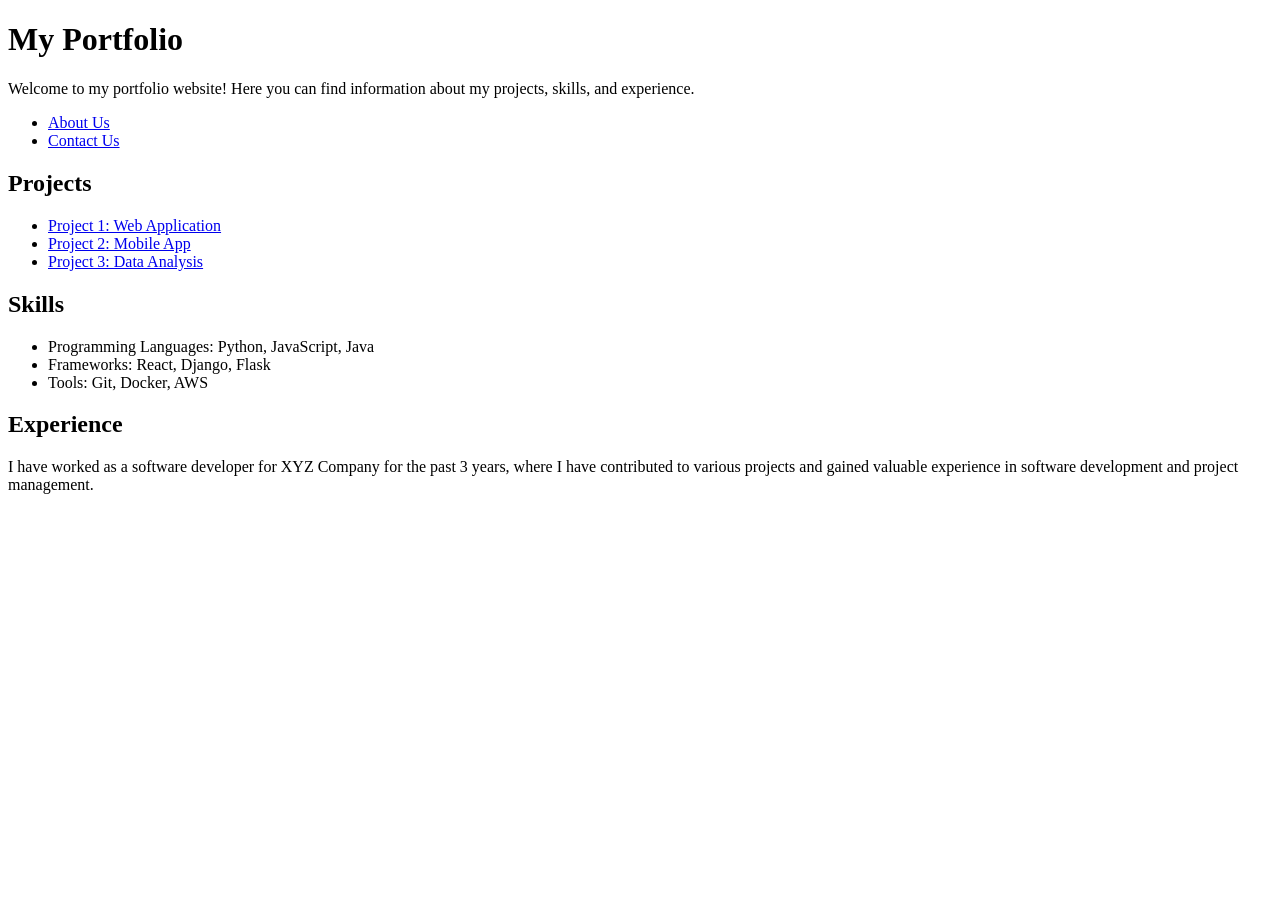
==== index.html @ 4132c0f5 "git push - Module 3 Week1" ====
<!DOCTYPE html>
<html>
    <head>
        <title>Portfolio</title>
    </head>
    <body>
        <h1>My Portfolio</h1>
        <p>Welcome to my portfolio website! Here you can find information about my projects, skills, and experience.</p>
        
        <ul>
            <li><a href="about-us.html">About Us</a></li>
            <li><a href="contact-us.html">Contact Us</a></li>
        </ul>

        <h2>Projects</h2>
        <ul>
            <li><a href="project1.html">Project 1: Web Application</a></li>
            <li><a href="project2.html">Project 2: Mobile App</a></li>
            <li><a href="project3.html">Project 3: Data Analysis</a></li>
        </ul>
        
        <h2>Skills</h2>
        <ul>
            <li>Programming Languages: Python, JavaScript, Java</li>
            <li>Frameworks: React, Django, Flask</li>
            <li>Tools: Git, Docker, AWS</li>
        </ul>
        
        <h2>Experience</h2>
        <p>I have worked as a software developer for XYZ Company for the past 3 years, where I have contributed to various projects and gained valuable experience in software development and project management.</p>
</html>
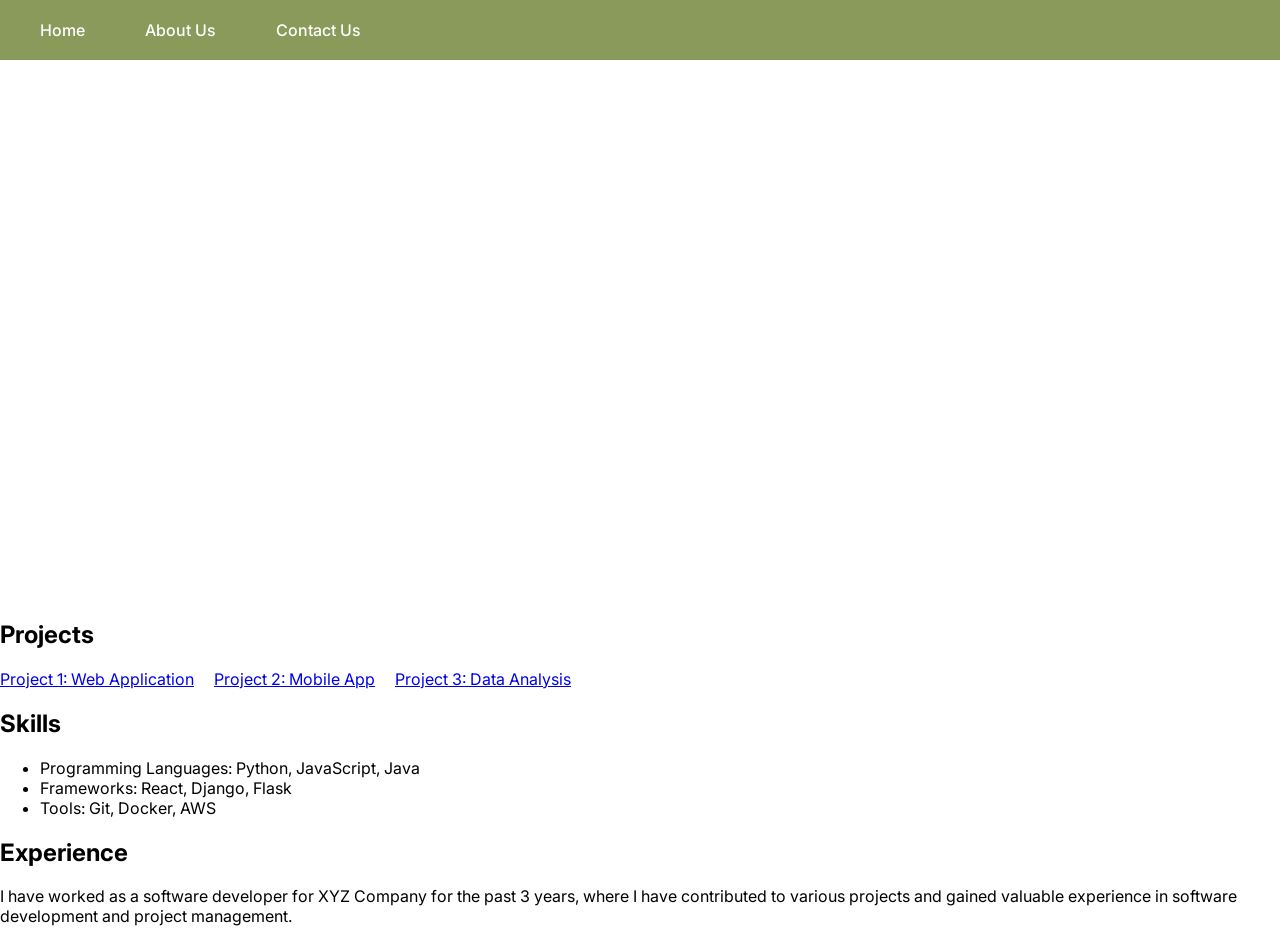
==== commit 6c5d5482: "git push - git push update" ====
--- a/index.html
+++ b/index.html
@@ -2,29 +2,41 @@
 <html>
     <head>
         <title>Portfolio</title>
+        <link rel="stylesheet" href="style.css">
     </head>
     <body>
-        <h1>My Portfolio</h1>
-        <p>Welcome to my portfolio website! Here you can find information about my projects, skills, and experience.</p>
-        
+    
+        <nav id="navbar">
+            <ul id="navbar-container">
+            <li><a class="nav-item btn btn-cta" href="index.html">Home</a></li>
+            <li><a class="nav-item btn btn-cta" href="about-us.html">About Us</a></li>
+            <li><a class="nav-item btn btn-cta" href="contact-us.html">Contact Us</a></li>
+            </ul>
+        </nav>
+
+        <div id="hero">
+        <h1 id="hero-title">Design That Understands You.</h1>
+        <p id="hero-subtitle">Welcome to my portfolio website! Here you can find information about my projects, skills, and experience.</p>
+        </div>
+
+
+        <div id="showcase">
+        <h2 id="showcase-title">Projects</h2>
         <ul>
-            <li><a href="about-us.html">About Us</a></li>
-            <li><a href="contact-us.html">Contact Us</a></li>
+            <li><a id="showcase-proj1" href="project1.html">Project 1: Web Application</a></li>
+            <li><a id="showcase-proj2" href="project2.html">Project 2: Mobile App</a></li>
+            <li><a id="showcase-proj3" href="project3.html">Project 3: Data Analysis</a></li>
         </ul>
+        </div>
 
-        <h2>Projects</h2>
-        <ul>
-            <li><a href="project1.html">Project 1: Web Application</a></li>
-            <li><a href="project2.html">Project 2: Mobile App</a></li>
-            <li><a href="project3.html">Project 3: Data Analysis</a></li>
-        </ul>
-        
+        <div>
         <h2>Skills</h2>
         <ul>
             <li>Programming Languages: Python, JavaScript, Java</li>
             <li>Frameworks: React, Django, Flask</li>
             <li>Tools: Git, Docker, AWS</li>
         </ul>
+        </div>
         
         <h2>Experience</h2>
         <p>I have worked as a software developer for XYZ Company for the past 3 years, where I have contributed to various projects and gained valuable experience in software development and project management.</p>
--- a/style.css
+++ b/style.css
@@ -0,0 +1,68 @@
+ @import url('https://fonts.googleapis.com/css2?family=Inter:ital,opsz,wght@0,14..32,100..900;1,14..32,100..900&display=swap');
+ 
+ *{
+    font-family: 'Inter', sans-serif;
+    }
+
+body{
+    margin: 0;
+    padding: 0;
+}
+
+#navbar {
+    background-color: #8A9A5B;
+    padding: 20px;
+    
+}
+
+#navbar ul {
+    list-style-type: none;
+    margin: 0;
+    padding: 0;
+    display: flex;
+    gap: 20px;
+}
+
+a.nav-item {
+    color: #fff;
+    text-decoration: none;
+    font-weight: 500;
+}
+
+a.nav-item:hover {
+    color: #DAC8B3;
+}
+
+.btn {
+    padding: 20px;
+}
+
+#hero {
+    height: 500px;
+    background-image: url('https://images.unsplash.com/photo-1506744038136-46273834b3fb?ixlib=rb-4.0.3&ixid=M3wxMjA3fDB8MHxwaG90by1wYWdlfHx8fGVufDB8fHx8fA%3D%3D&auto=format&fit=crop&w=1170&q=80');
+    background-size: cover;
+    padding: 20px;
+}
+
+#hero-title {
+    font-size: 100px;
+    color: #fff;
+    margin: 0;
+    padding: 30px;
+}
+
+#hero-subtitle {
+    font-size: 20px;
+    color: #fff;
+    margin: 0;
+    padding: 30px;
+}
+
+#showcase ul{
+    list-style-type: none;
+    margin: 0;
+    padding: 0;
+    display: flex;
+    gap: 20px;
+}
+
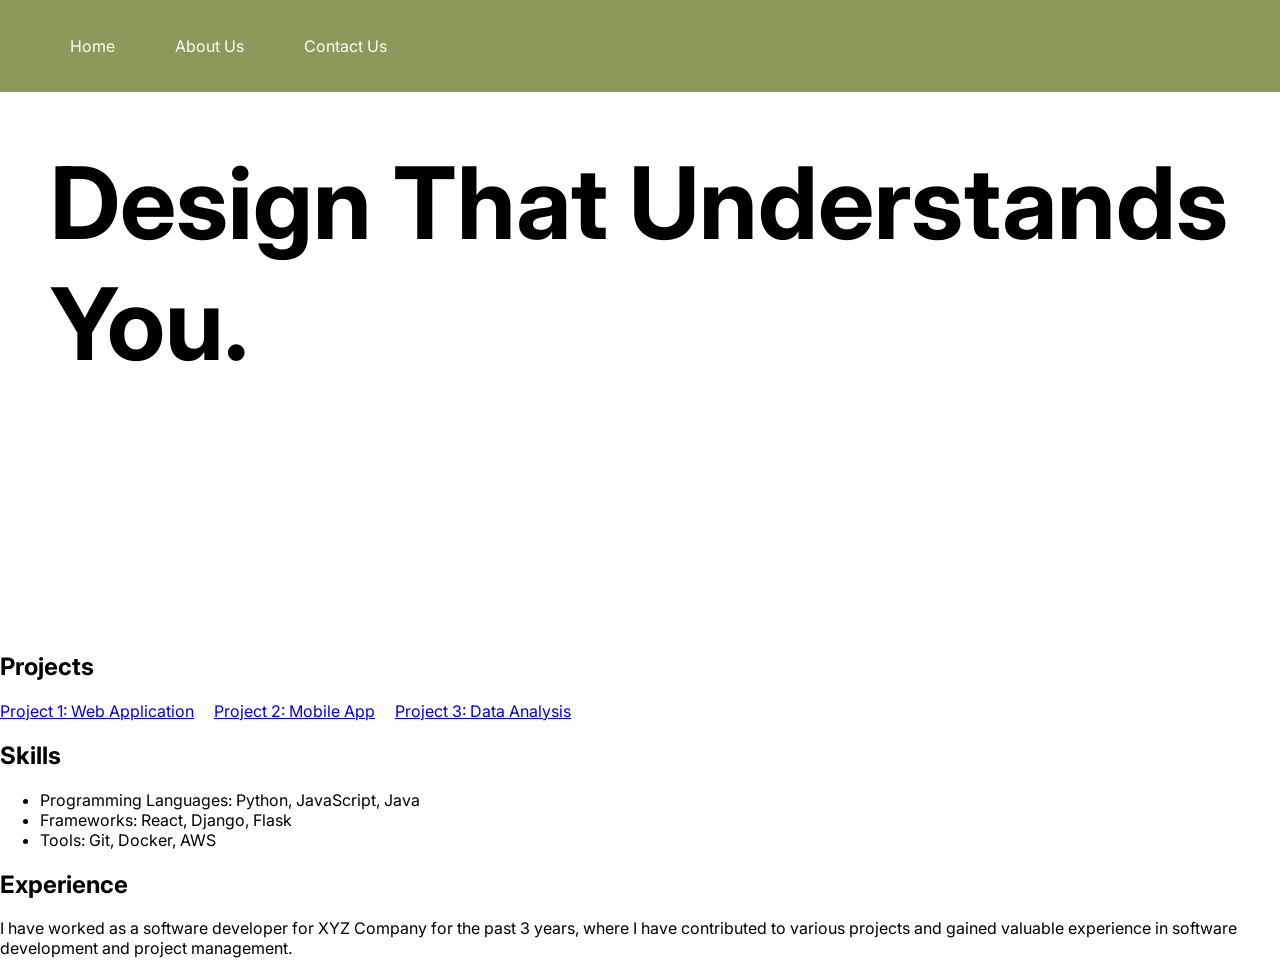
==== commit f74296fc: "- git push Index and style UPDATE" ====
--- a/index.html
+++ b/index.html
@@ -8,15 +8,16 @@
     
         <nav id="navbar">
             <ul id="navbar-container">
-            <li><a class="nav-item btn btn-cta" href="index.html">Home</a></li>
-            <li><a class="nav-item btn btn-cta" href="about-us.html">About Us</a></li>
-            <li><a class="nav-item btn btn-cta" href="contact-us.html">Contact Us</a></li>
+            <li><a class="nav-item" href="index.html">Home</a></li>
+            <li><a class="nav-item" href="about-us.html">About Us</a></li>
+            <li><a class="nav-item" href="contact-us.html">Contact Us</a></li>
             </ul>
         </nav>
 
         <div id="hero">
-        <h1 id="hero-title">Design That Understands You.</h1>
-        <p id="hero-subtitle">Welcome to my portfolio website! Here you can find information about my projects, skills, and experience.</p>
+            <h1 id="hero-title">Design That Understands You.</h1>
+            <p id="hero-subtitle">focused on creating digital experiences that are both visually engaging and easy to use. Driven by creativity and problem-solving, they transform ideas into clean, meaningful interfaces that prioritize both functionality and user experience. Their work aims to create products that feel intuitive, seamless, and enjoyable to interact with.</p>
+            <a href="about-us.html" class="btn btn-cta">Learn More</a>
         </div>
 
 
--- a/style.css
+++ b/style.css
@@ -17,24 +17,32 @@
 
 #navbar ul {
     list-style-type: none;
-    margin: 0;
-    padding: 0;
     display: flex;
-    gap: 20px;
+    gap: 40px;
 }
 
 a.nav-item {
     color: #fff;
     text-decoration: none;
-    font-weight: 500;
+    margin-left: 10px;
+    margin-right: 10px;
 }
 
 a.nav-item:hover {
     color: #DAC8B3;
 }
 
-.btn {
-    padding: 20px;
+.btn.btn-cta {
+    padding: 10px 20px;
+    border: 1px solid #fff;
+    text-decoration: none;
+    color:#fff;
+    margin-left: 30px;
+}
+
+.btn.btn-cta:hover {
+    background-color: #fff;
+    color: #8A9A5B;
 }
 
 #hero {
@@ -46,14 +54,14 @@
 
 #hero-title {
     font-size: 100px;
-    color: #fff;
+    color: #000000;
     margin: 0;
     padding: 30px;
 }
 
 #hero-subtitle {
     font-size: 20px;
-    color: #fff;
+    color: #ffffff;
     margin: 0;
     padding: 30px;
 }
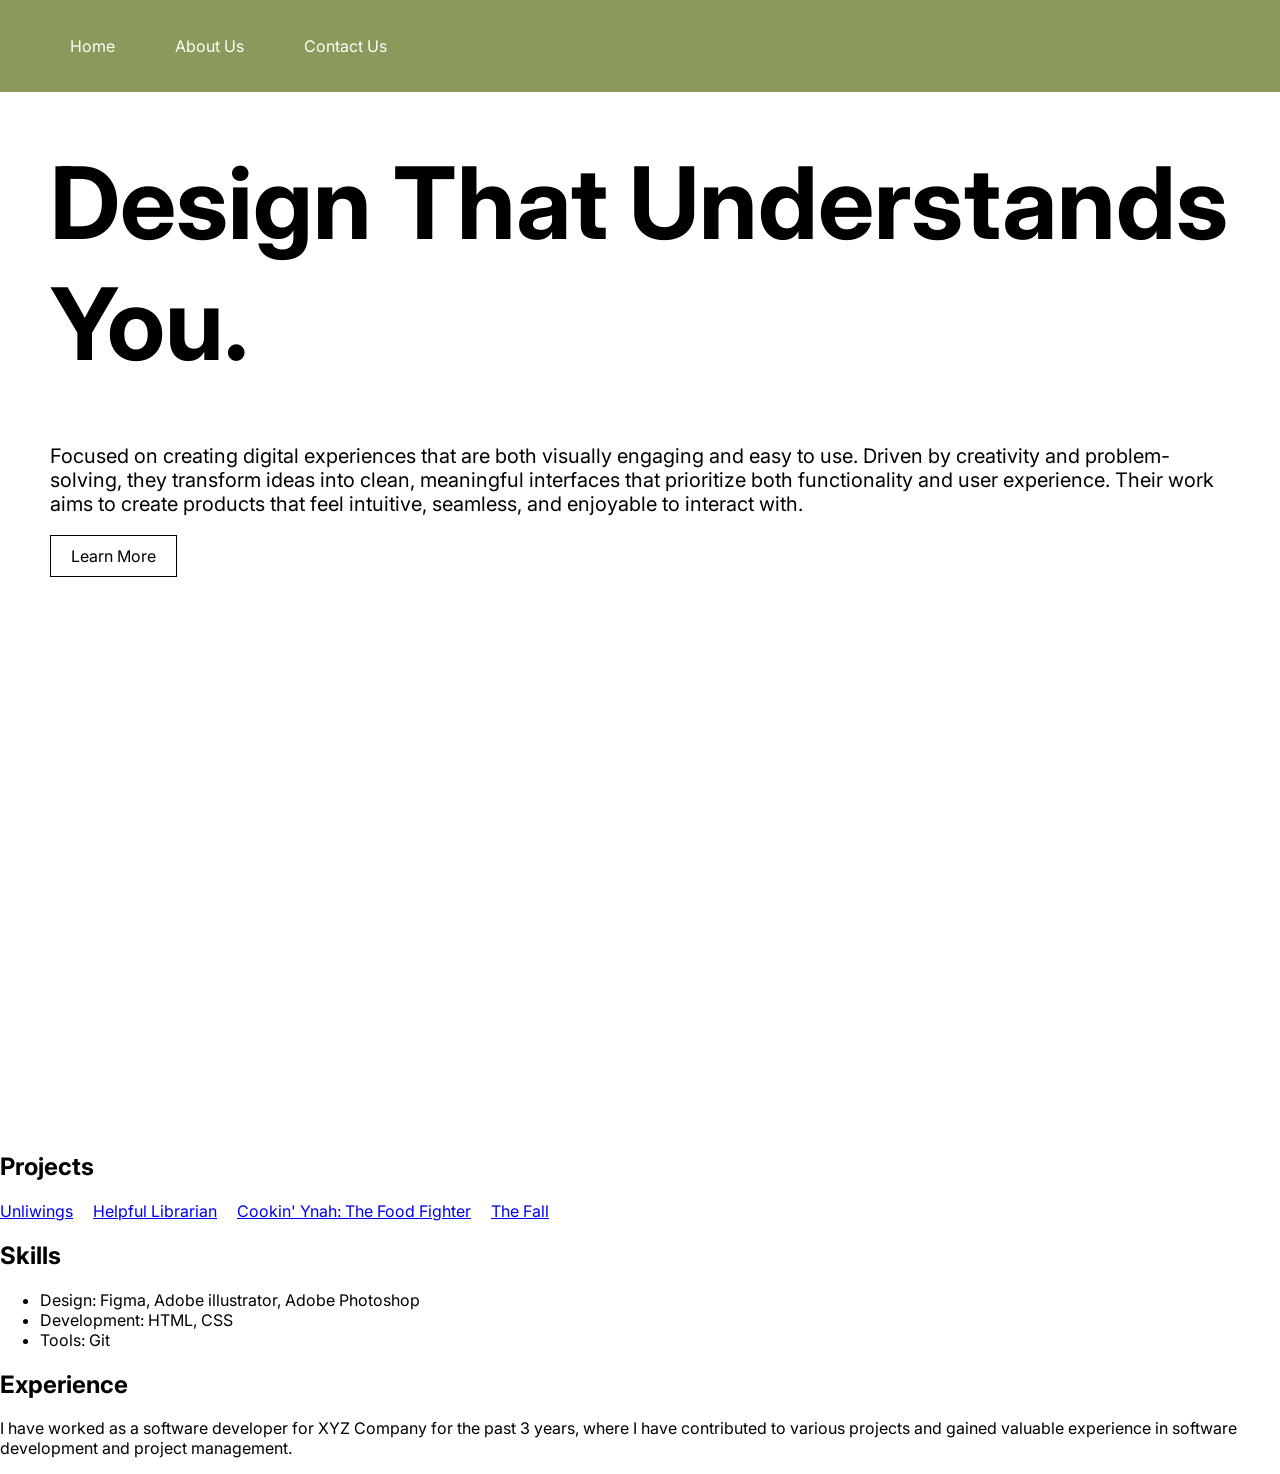
==== commit 2208fac2: "git push update - updated index and style - added navbar in contact and about" ====
--- a/index.html
+++ b/index.html
@@ -16,7 +16,7 @@
 
         <div id="hero">
             <h1 id="hero-title">Design That Understands You.</h1>
-            <p id="hero-subtitle">focused on creating digital experiences that are both visually engaging and easy to use. Driven by creativity and problem-solving, they transform ideas into clean, meaningful interfaces that prioritize both functionality and user experience. Their work aims to create products that feel intuitive, seamless, and enjoyable to interact with.</p>
+            <p id="hero-subtitle">Focused on creating digital experiences that are both visually engaging and easy to use. Driven by creativity and problem-solving, they transform ideas into clean, meaningful interfaces that prioritize both functionality and user experience. Their work aims to create products that feel intuitive, seamless, and enjoyable to interact with.</p>
             <a href="about-us.html" class="btn btn-cta">Learn More</a>
         </div>
 
@@ -24,18 +24,19 @@
         <div id="showcase">
         <h2 id="showcase-title">Projects</h2>
         <ul>
-            <li><a id="showcase-proj1" href="project1.html">Project 1: Web Application</a></li>
-            <li><a id="showcase-proj2" href="project2.html">Project 2: Mobile App</a></li>
-            <li><a id="showcase-proj3" href="project3.html">Project 3: Data Analysis</a></li>
+            <li><a id="showcase-proj1" href="project1.html">Unliwings</a></li>
+            <li><a id="showcase-proj2" href="project2.html">Helpful Librarian</a></li>
+            <li><a id="showcase-proj3" href="project3.html">Cookin' Ynah: The Food Fighter</a></li>
+            <li><a id="showcase-proj4" href="project4.html">The Fall</a></li>
         </ul>
         </div>
 
         <div>
         <h2>Skills</h2>
         <ul>
-            <li>Programming Languages: Python, JavaScript, Java</li>
-            <li>Frameworks: React, Django, Flask</li>
-            <li>Tools: Git, Docker, AWS</li>
+            <li>Design: Figma, Adobe illustrator, Adobe Photoshop</li>
+            <li>Development: HTML, CSS</li>
+            <li>Tools: Git</li>
         </ul>
         </div>
         
--- a/style.css
+++ b/style.css
@@ -34,19 +34,19 @@
 
 .btn.btn-cta {
     padding: 10px 20px;
-    border: 1px solid #fff;
+    border: 1px solid #000000;
     text-decoration: none;
-    color:#fff;
+    color:#000000;
     margin-left: 30px;
 }
 
 .btn.btn-cta:hover {
-    background-color: #fff;
+    background-color: #ffffff;
     color: #8A9A5B;
 }
 
 #hero {
-    height: 500px;
+    height: 1000px;
     background-image: url('https://images.unsplash.com/photo-1506744038136-46273834b3fb?ixlib=rb-4.0.3&ixid=M3wxMjA3fDB8MHxwaG90by1wYWdlfHx8fGVufDB8fHx8fA%3D%3D&auto=format&fit=crop&w=1170&q=80');
     background-size: cover;
     padding: 20px;
@@ -61,7 +61,7 @@
 
 #hero-subtitle {
     font-size: 20px;
-    color: #ffffff;
+    color: #000000;
     margin: 0;
     padding: 30px;
 }
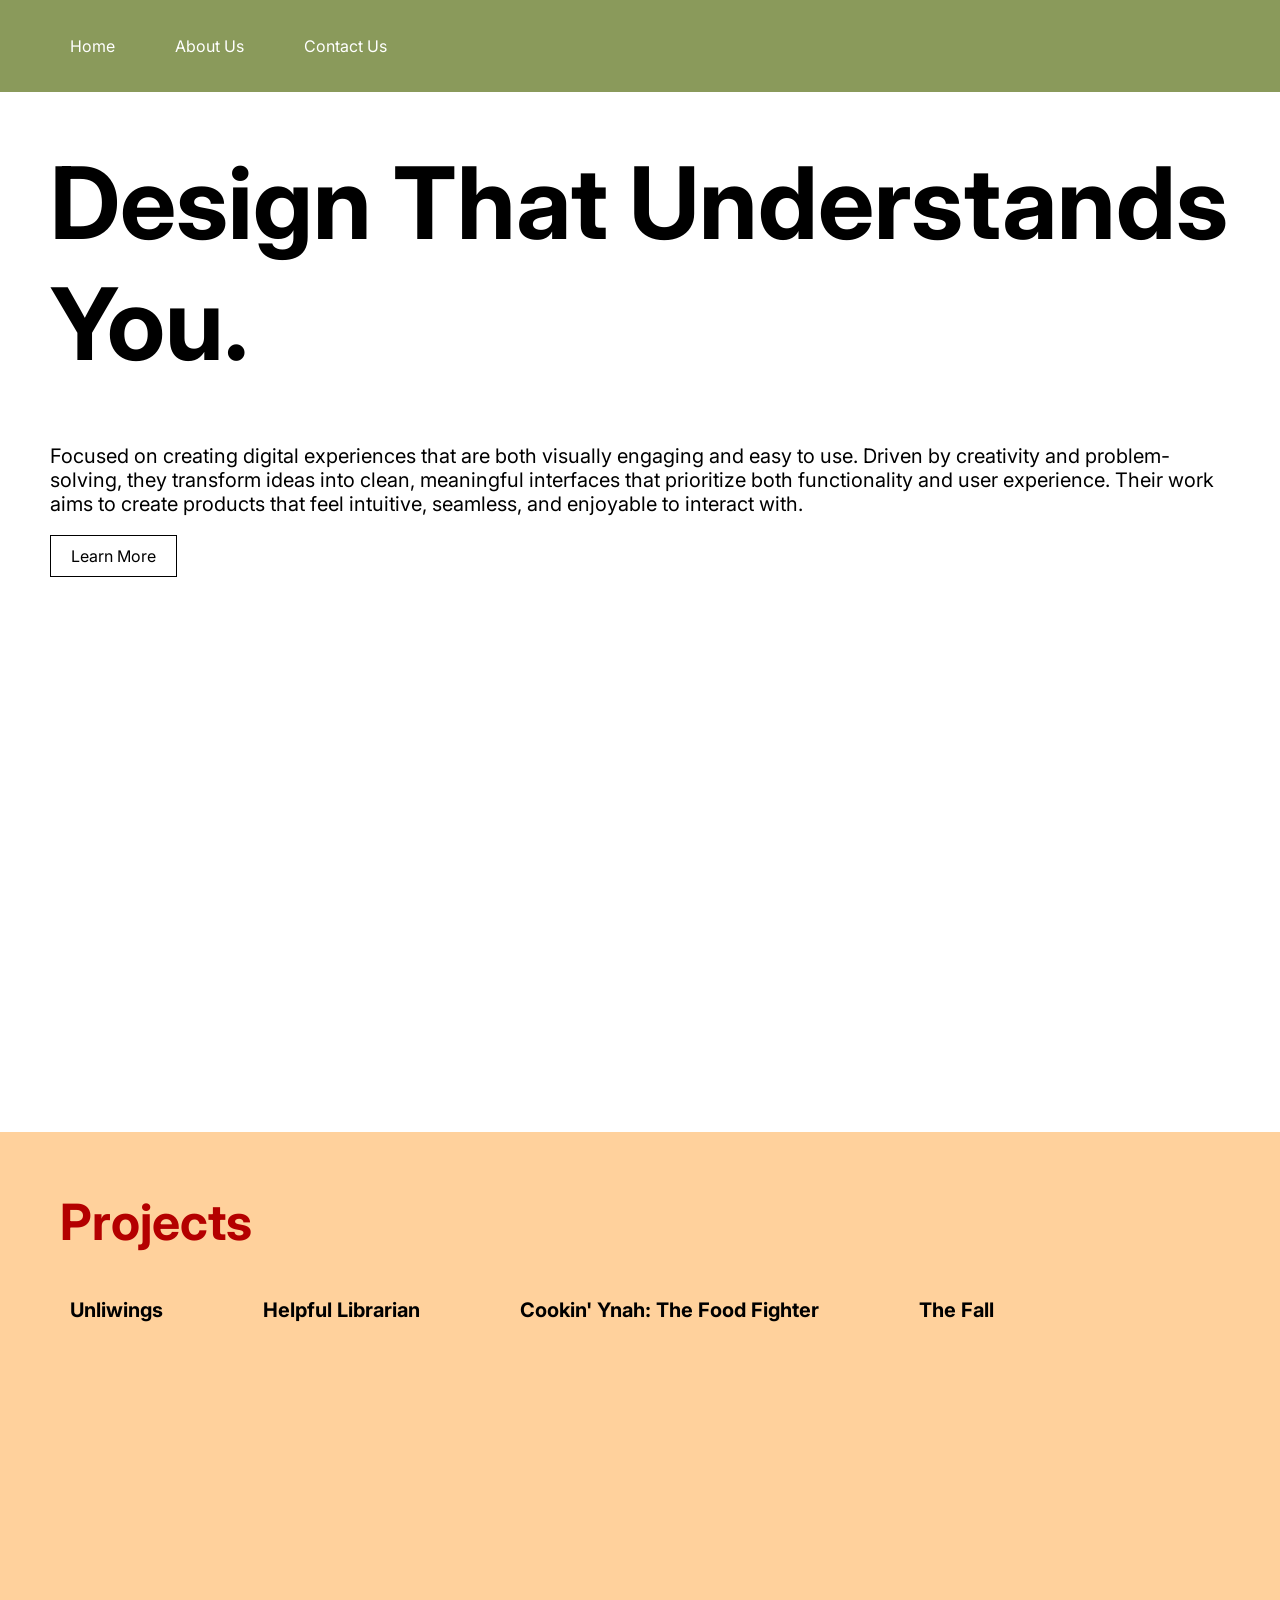
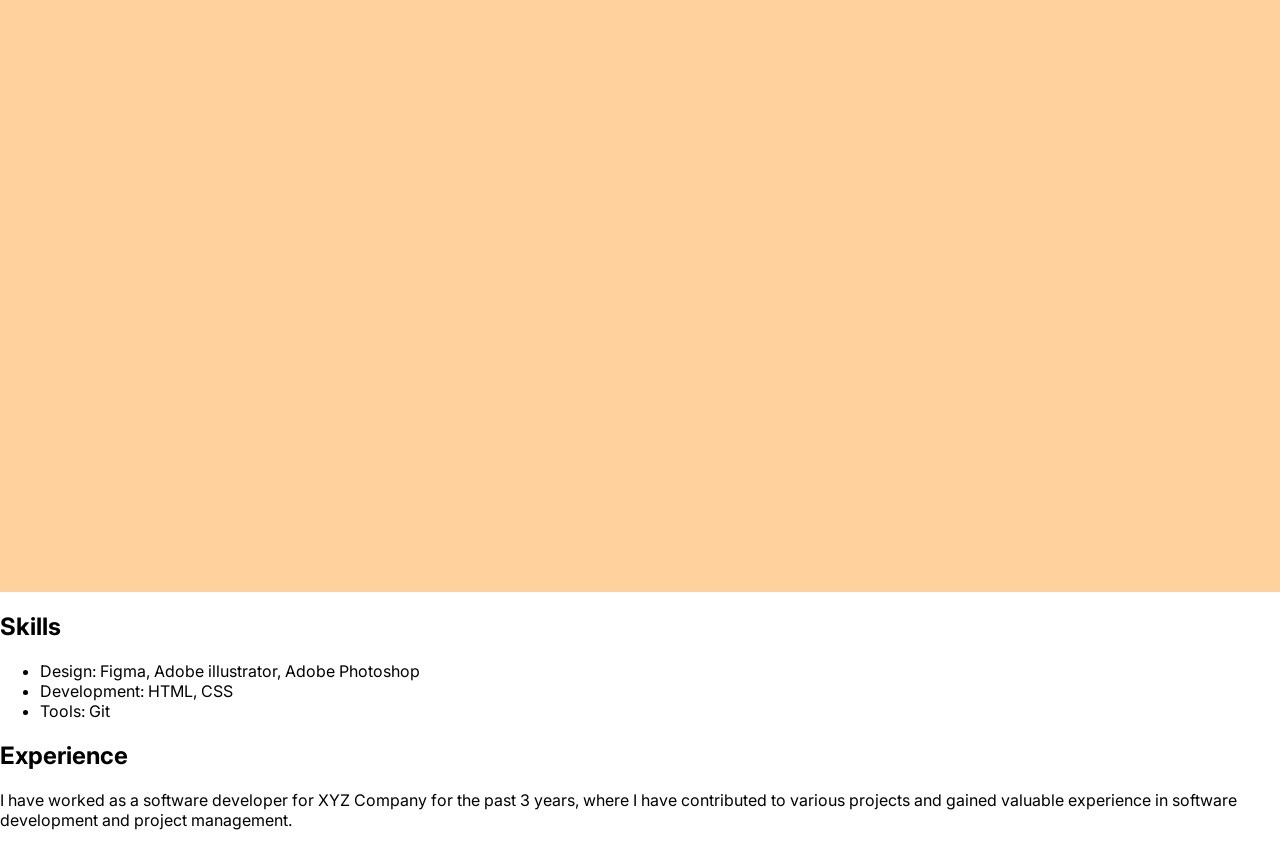
==== commit 8ffcb870: "- git push - updated projects page" ====
--- a/index.html
+++ b/index.html
@@ -21,18 +21,22 @@
         </div>
 
 
-        <div id="showcase">
-        <h2 id="showcase-title">Projects</h2>
-        <ul>
-            <li><a id="showcase-proj1" href="project1.html">Unliwings</a></li>
-            <li><a id="showcase-proj2" href="project2.html">Helpful Librarian</a></li>
-            <li><a id="showcase-proj3" href="project3.html">Cookin' Ynah: The Food Fighter</a></li>
-            <li><a id="showcase-proj4" href="project4.html">The Fall</a></li>
-        </ul>
+        <div id="projects">
+        <h2 id="projects-title">Projects</h2>
+
+        <nav id="projectbar">
+            <ul id="projectbar-container">
+                <li><b class="project-item" href="project1.html">Unliwings</b></li>
+                <li><b class="project-item" href="project2.html">Helpful Librarian</b></li>
+                <li><b class="project-item" href="project3.html">Cookin' Ynah: The Food Fighter</b></li>
+                <li><b class="project-item" href="project4.html">The Fall</b></li>
+            </ul>
+        </nav>
+
         </div>
 
-        <div>
-        <h2>Skills</h2>
+        <div id="Skillsets">
+        <h2 id="Skillsets-title">Skills</h2>
         <ul>
             <li>Design: Figma, Adobe illustrator, Adobe Photoshop</li>
             <li>Development: HTML, CSS</li>
@@ -40,6 +44,10 @@
         </ul>
         </div>
         
-        <h2>Experience</h2>
-        <p>I have worked as a software developer for XYZ Company for the past 3 years, where I have contributed to various projects and gained valuable experience in software development and project management.</p>
-</html>+        <div id="Experience">
+        <h2 id="Experience-title">Experience</h2>
+            <p>I have worked as a software developer for XYZ Company for the past 3 years, where I have contributed to various projects and gained valuable experience in software development and project management.</p>
+        </div>
+
+    </body>
+</html>
--- a/style.css
+++ b/style.css
@@ -66,11 +66,27 @@
     padding: 30px;
 }
 
-#showcase ul{
-    list-style-type: none;
-    margin: 0;
-    padding: 0;
-    display: flex;
-    gap: 20px;
+#projects {
+    height:1000px;
+    background-color: #ffd19c;
+    padding: 30px;
+
 }
 
+#projects-title {
+    font-size: 50px;
+    color: #b40000;
+    margin: 0;
+    padding: 30px;
+}
+
+#projectbar ul{
+    list-style-type: none;
+    display: flex;
+    gap: 100px;
+}
+
+b.project-item {
+    color: #000000;
+    font-size: 20px;
+}
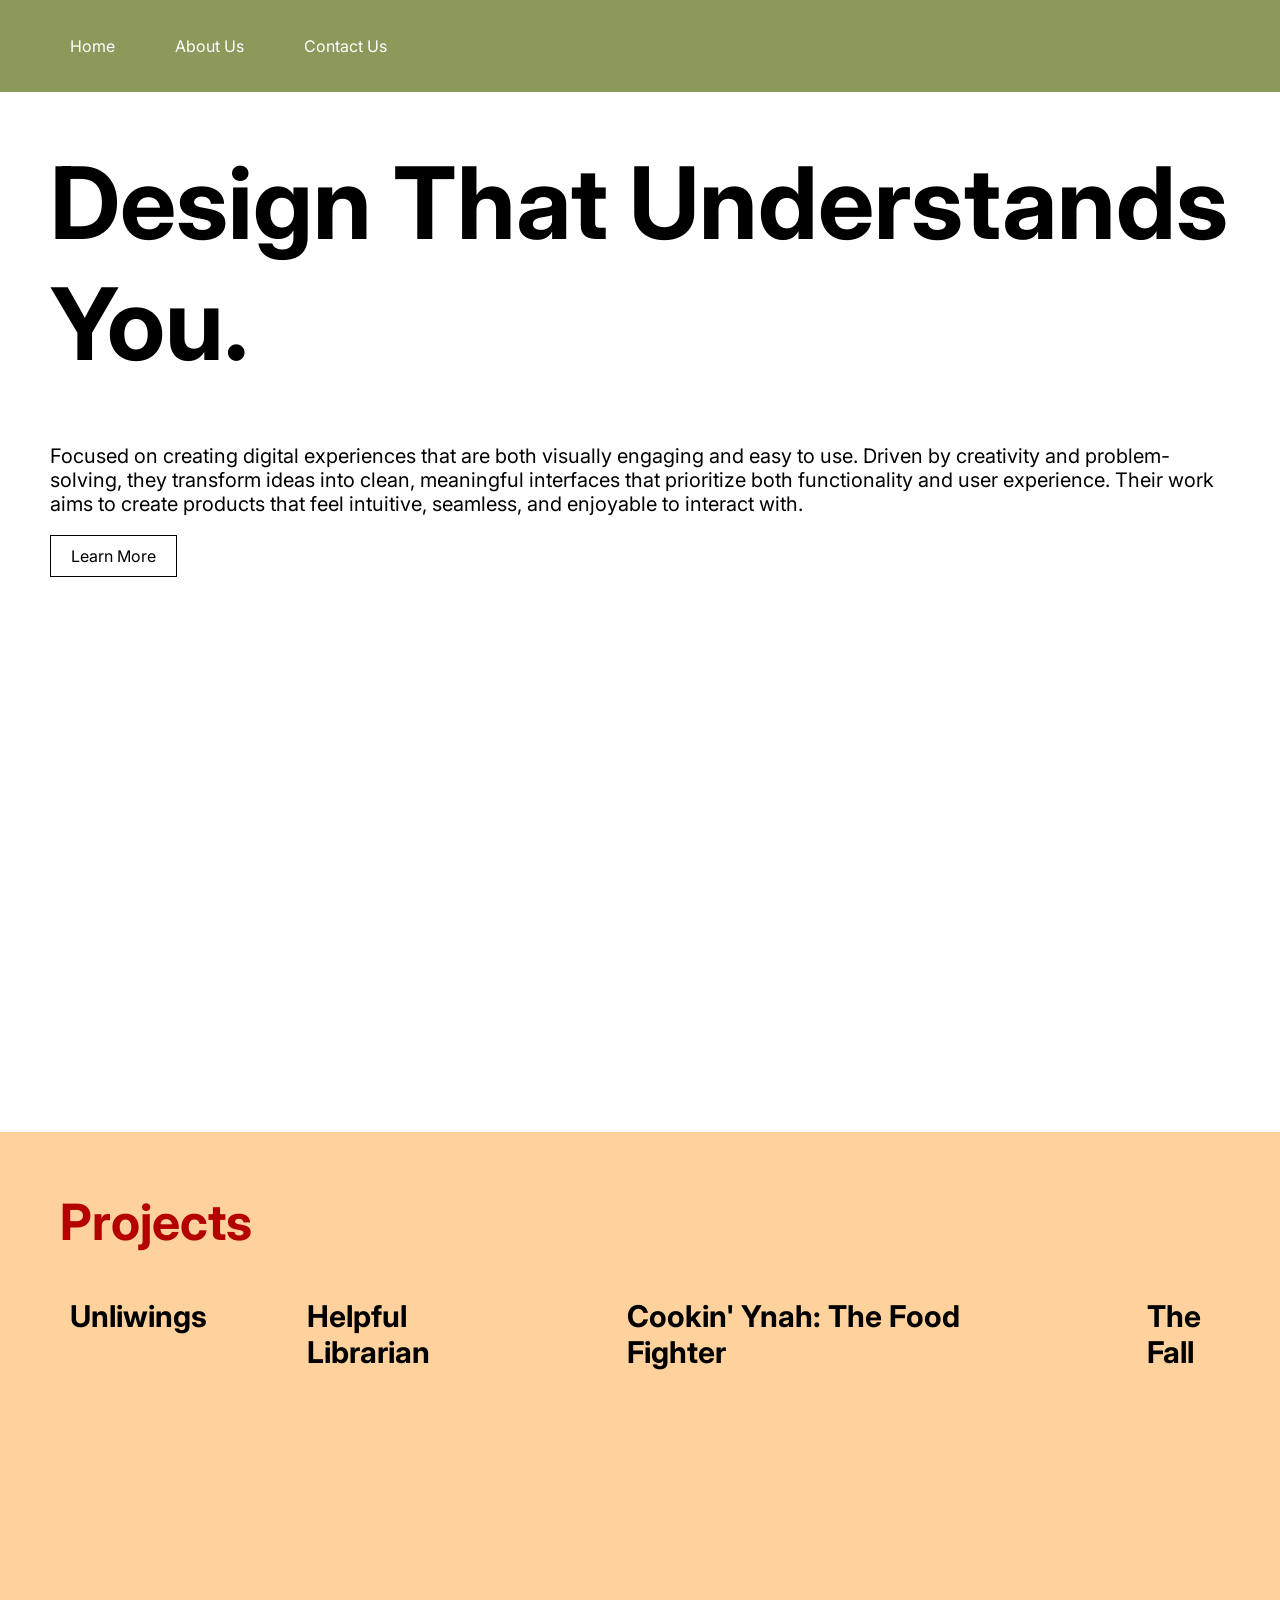
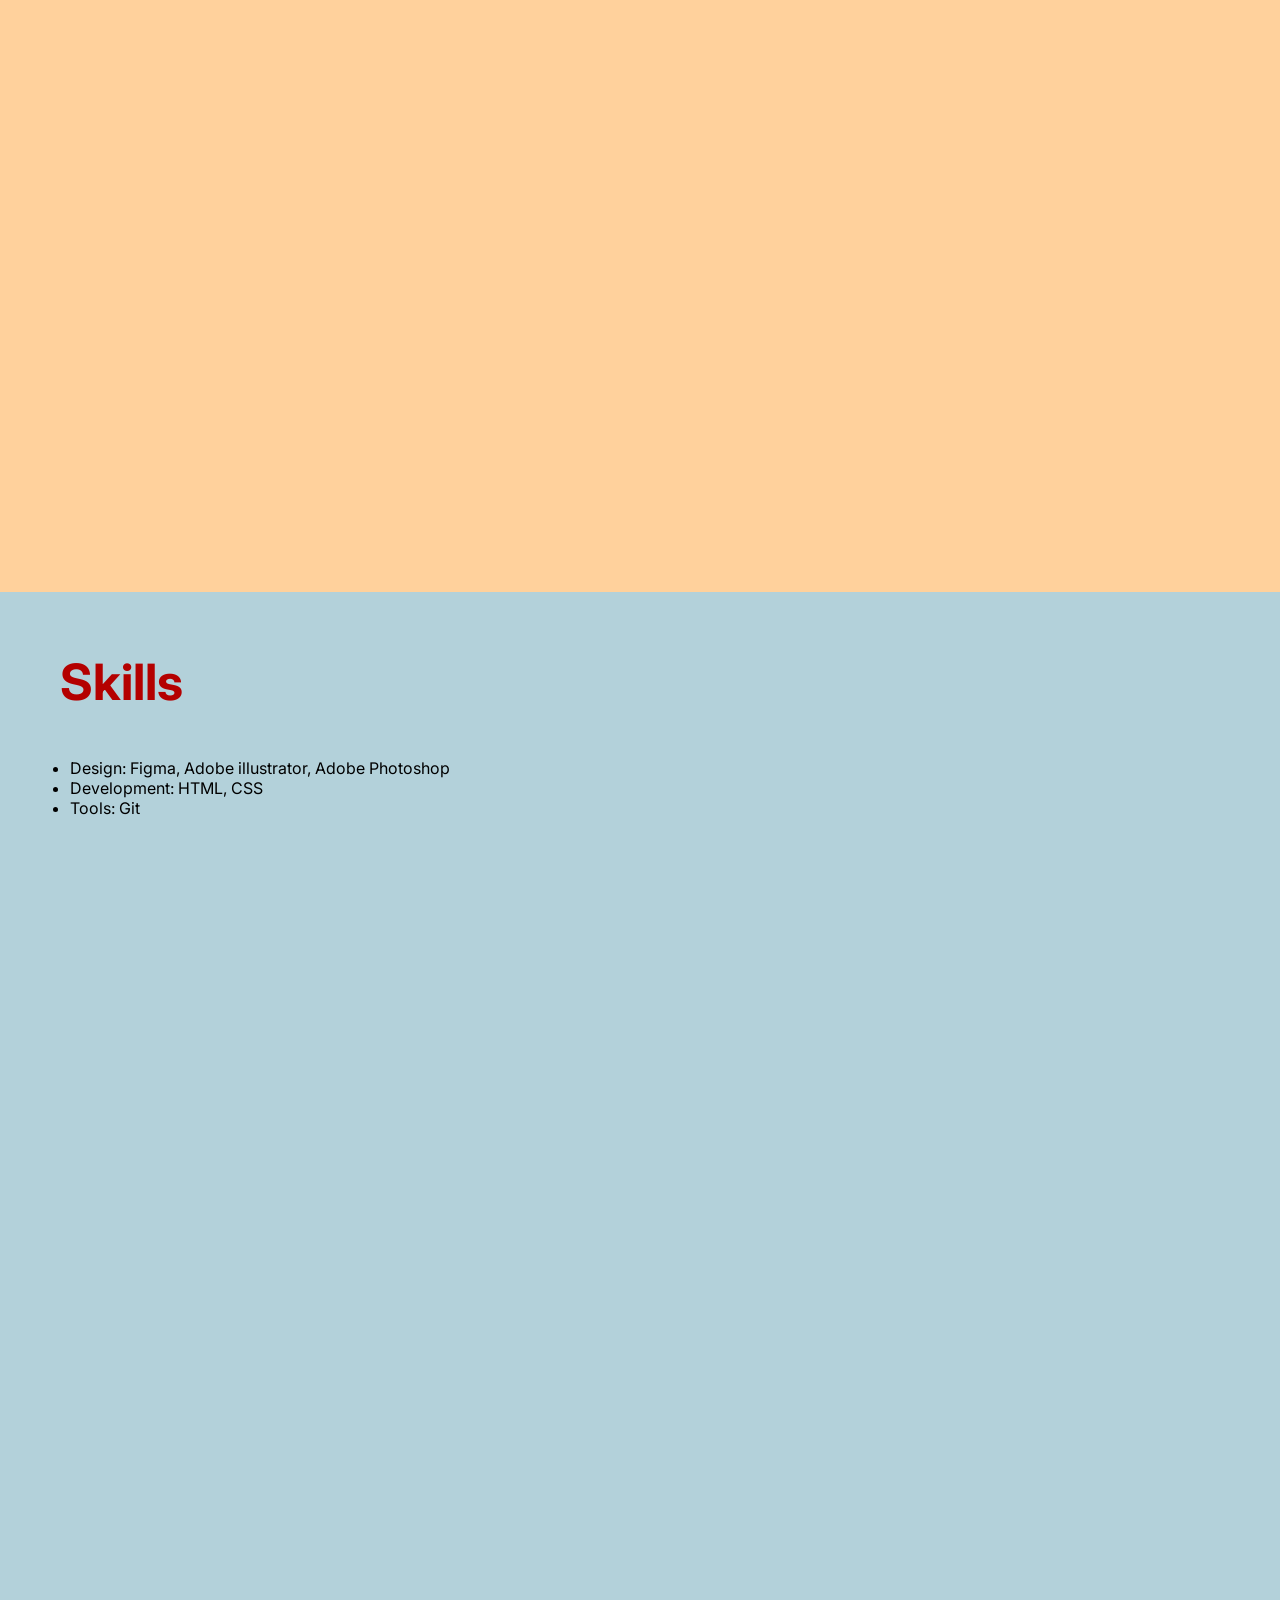
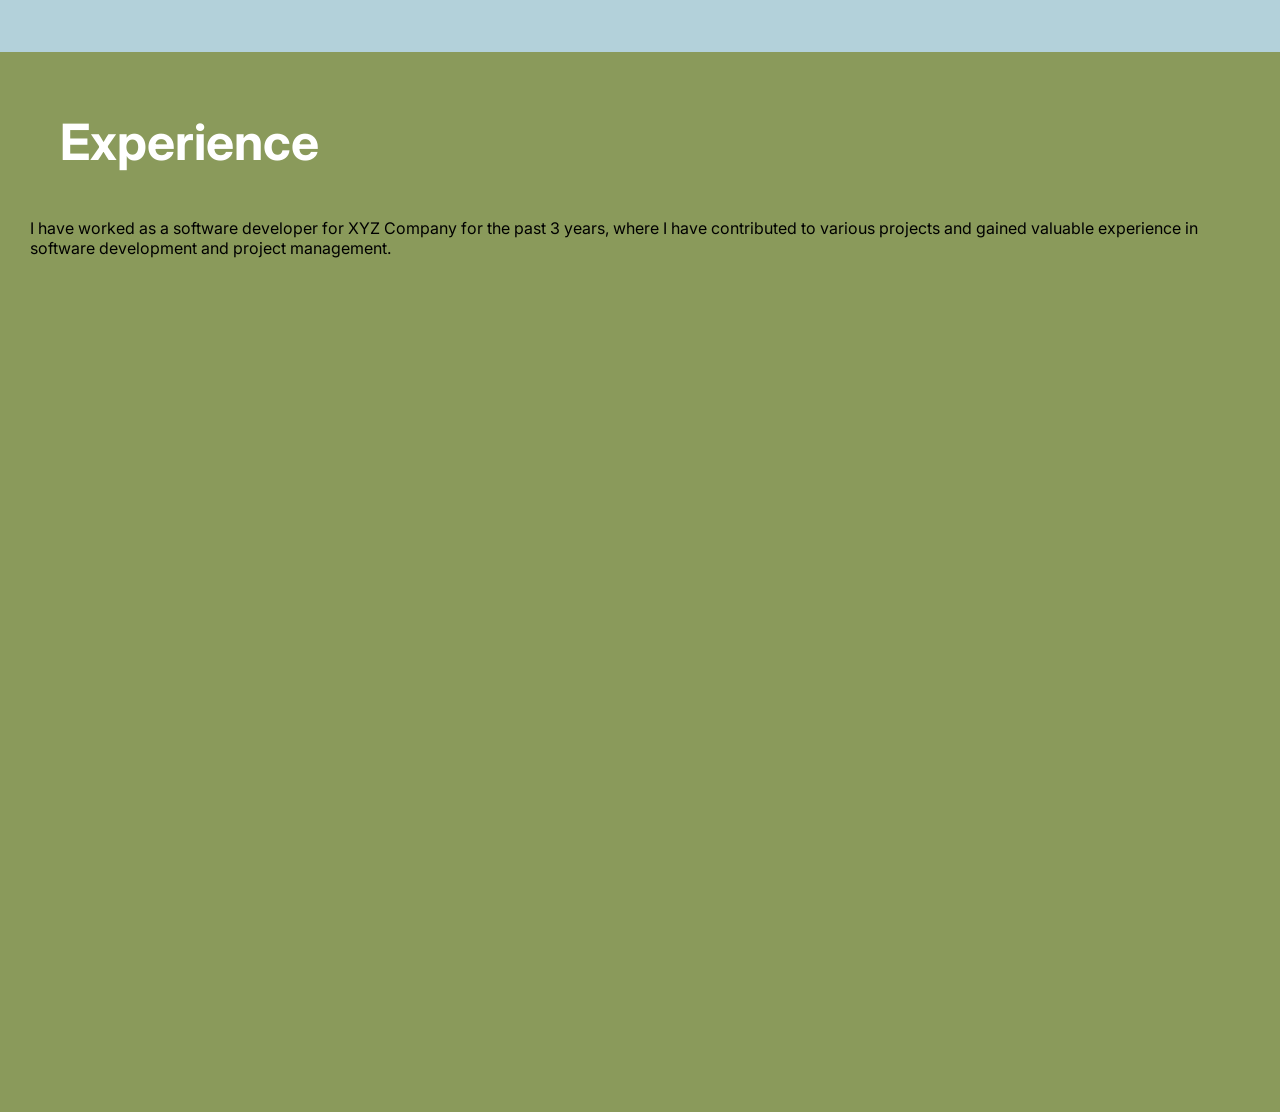
==== commit f6c9614d: "git push - updated other pages Projects, Skills, Experience" ====
--- a/index.html
+++ b/index.html
@@ -24,8 +24,8 @@
         <div id="projects">
         <h2 id="projects-title">Projects</h2>
 
-        <nav id="projectbar">
-            <ul id="projectbar-container">
+        <nav id="projectnav">
+            <ul id="projectnav-container">
                 <li><b class="project-item" href="project1.html">Unliwings</b></li>
                 <li><b class="project-item" href="project2.html">Helpful Librarian</b></li>
                 <li><b class="project-item" href="project3.html">Cookin' Ynah: The Food Fighter</b></li>
--- a/style.css
+++ b/style.css
@@ -80,13 +80,40 @@
     padding: 30px;
 }
 
-#projectbar ul{
+#projectnav ul{
     list-style-type: none;
+    text-decoration: none;
     display: flex;
     gap: 100px;
 }
 
 b.project-item {
     color: #000000;
-    font-size: 20px;
+    font-size: 30px;
 }
+
+#Skillsets {
+    height: 1000px;
+    background-color: #b3d1da;
+    padding: 30px;
+}
+
+#Skillsets-title {
+    font-size: 50px;
+    color: #b40000;
+    margin: 0;
+    padding: 30px;
+}
+
+#Experience {
+    height: 1000px;
+    background-color: #8A9A5B;
+    padding: 30px;
+}
+
+#Experience-title {
+    font-size: 50px;
+    color: #ffffff;
+    margin: 0;
+    padding: 30px;
+}
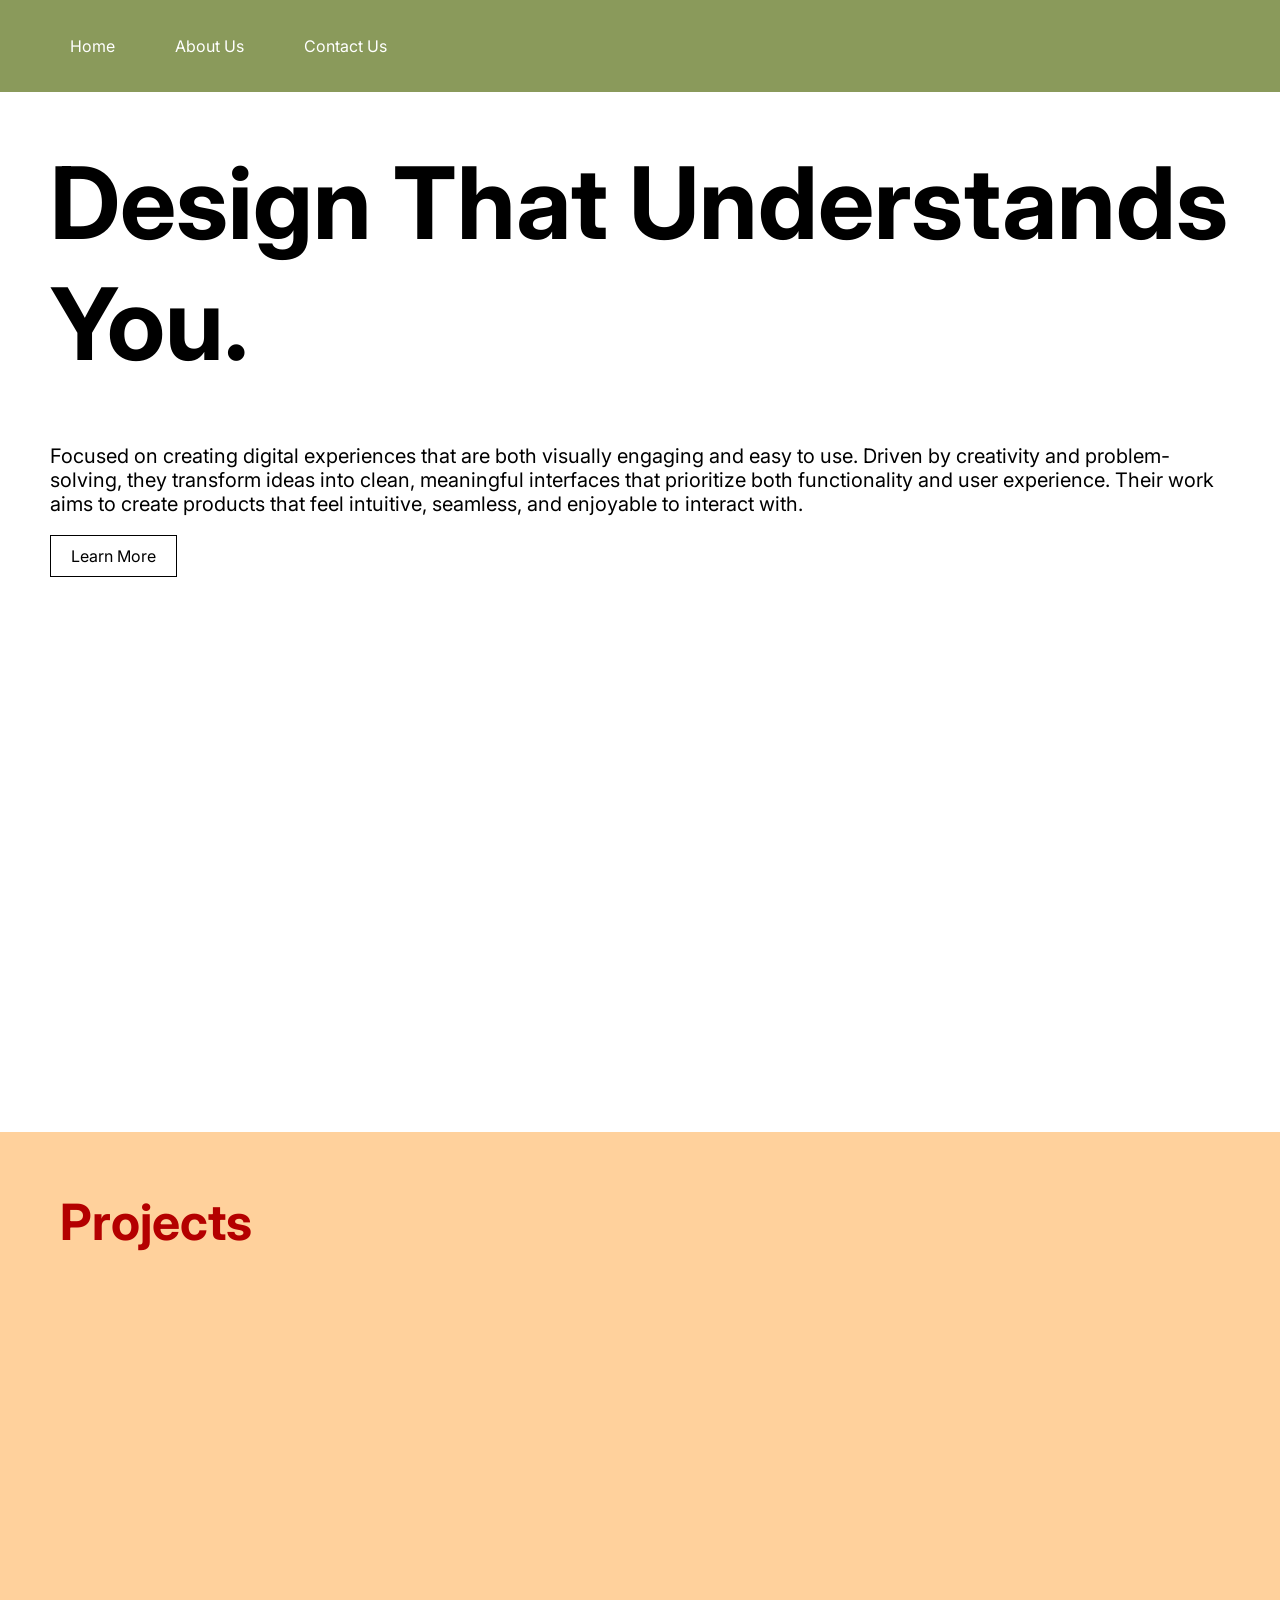
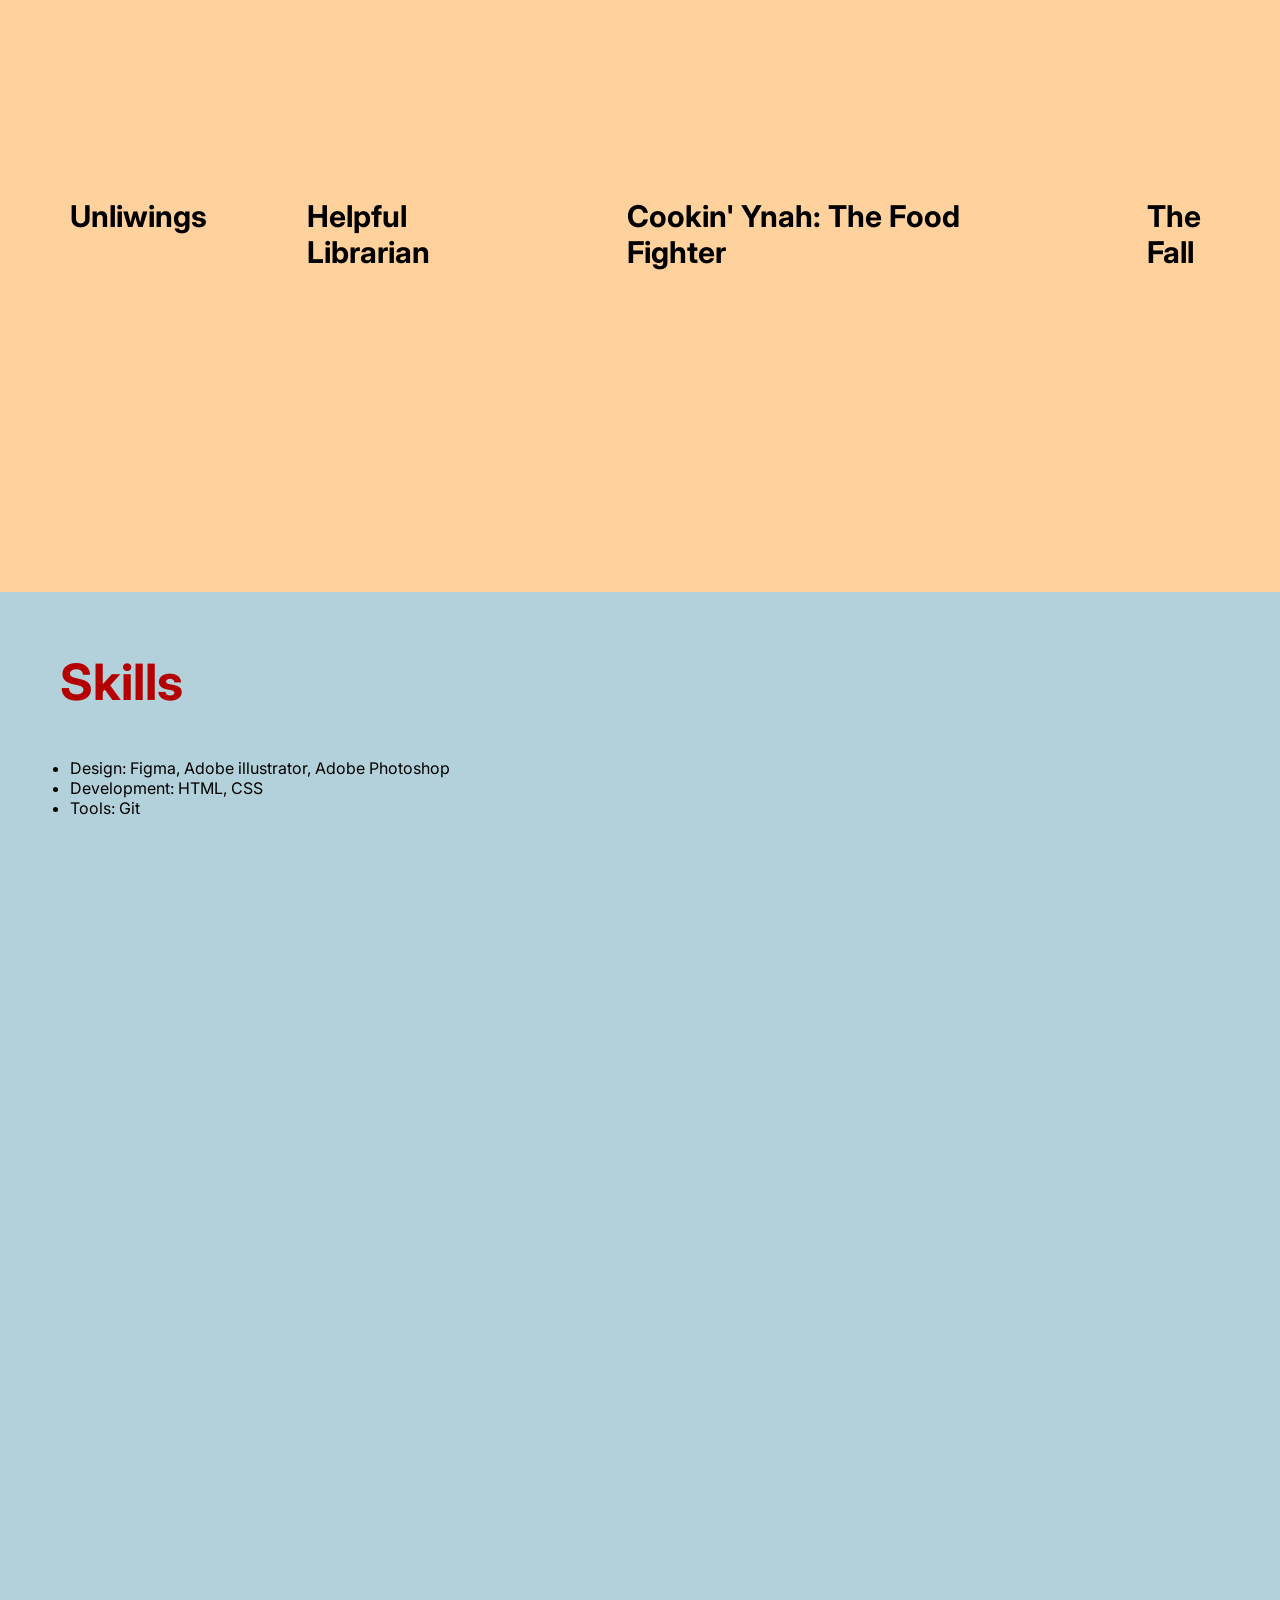
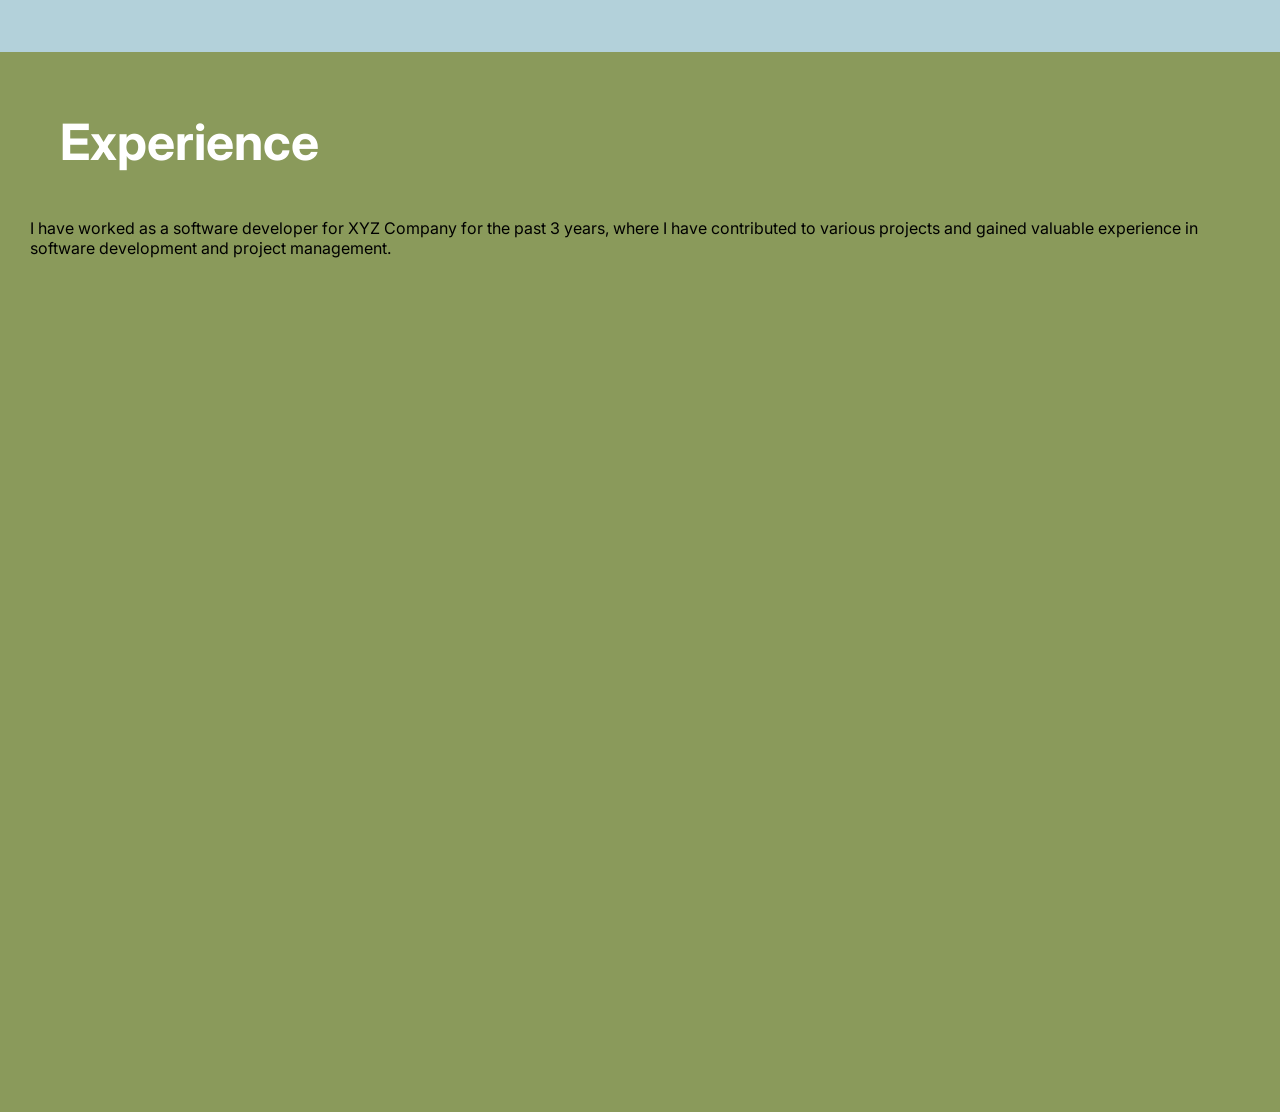
==== commit a180743f: "git push - polish" ====
--- a/index.html
+++ b/index.html
@@ -22,17 +22,14 @@
 
 
         <div id="projects">
-        <h2 id="projects-title">Projects</h2>
-
+            <h2 id="projects-title">Projects</h2>
         <nav id="projectnav">
             <ul id="projectnav-container">
-                <li><b class="project-item" href="project1.html">Unliwings</b></li>
-                <li><b class="project-item" href="project2.html">Helpful Librarian</b></li>
-                <li><b class="project-item" href="project3.html">Cookin' Ynah: The Food Fighter</b></li>
-                <li><b class="project-item" href="project4.html">The Fall</b></li>
-            </ul>
-        </nav>
-
+            <li><b class="project-item" href="project1.html">Unliwings</b></li>
+            <li><b class="project-item" href="project2.html">Helpful Librarian</b></li>
+            <li><b class="project-item" href="project3.html">Cookin' Ynah: The Food Fighter</b></li>
+            <li><b class="project-item" href="project4.html">The Fall</b></li>         </ul>       
+         </nav>
         </div>
 
         <div id="Skillsets">
--- a/style.css
+++ b/style.css
@@ -85,11 +85,16 @@
     text-decoration: none;
     display: flex;
     gap: 100px;
+    padding-top: 500px;
 }
 
 b.project-item {
     color: #000000;
     font-size: 30px;
+}
+
+b.project-item:hover {
+    color: #b40000;
 }
 
 #Skillsets {
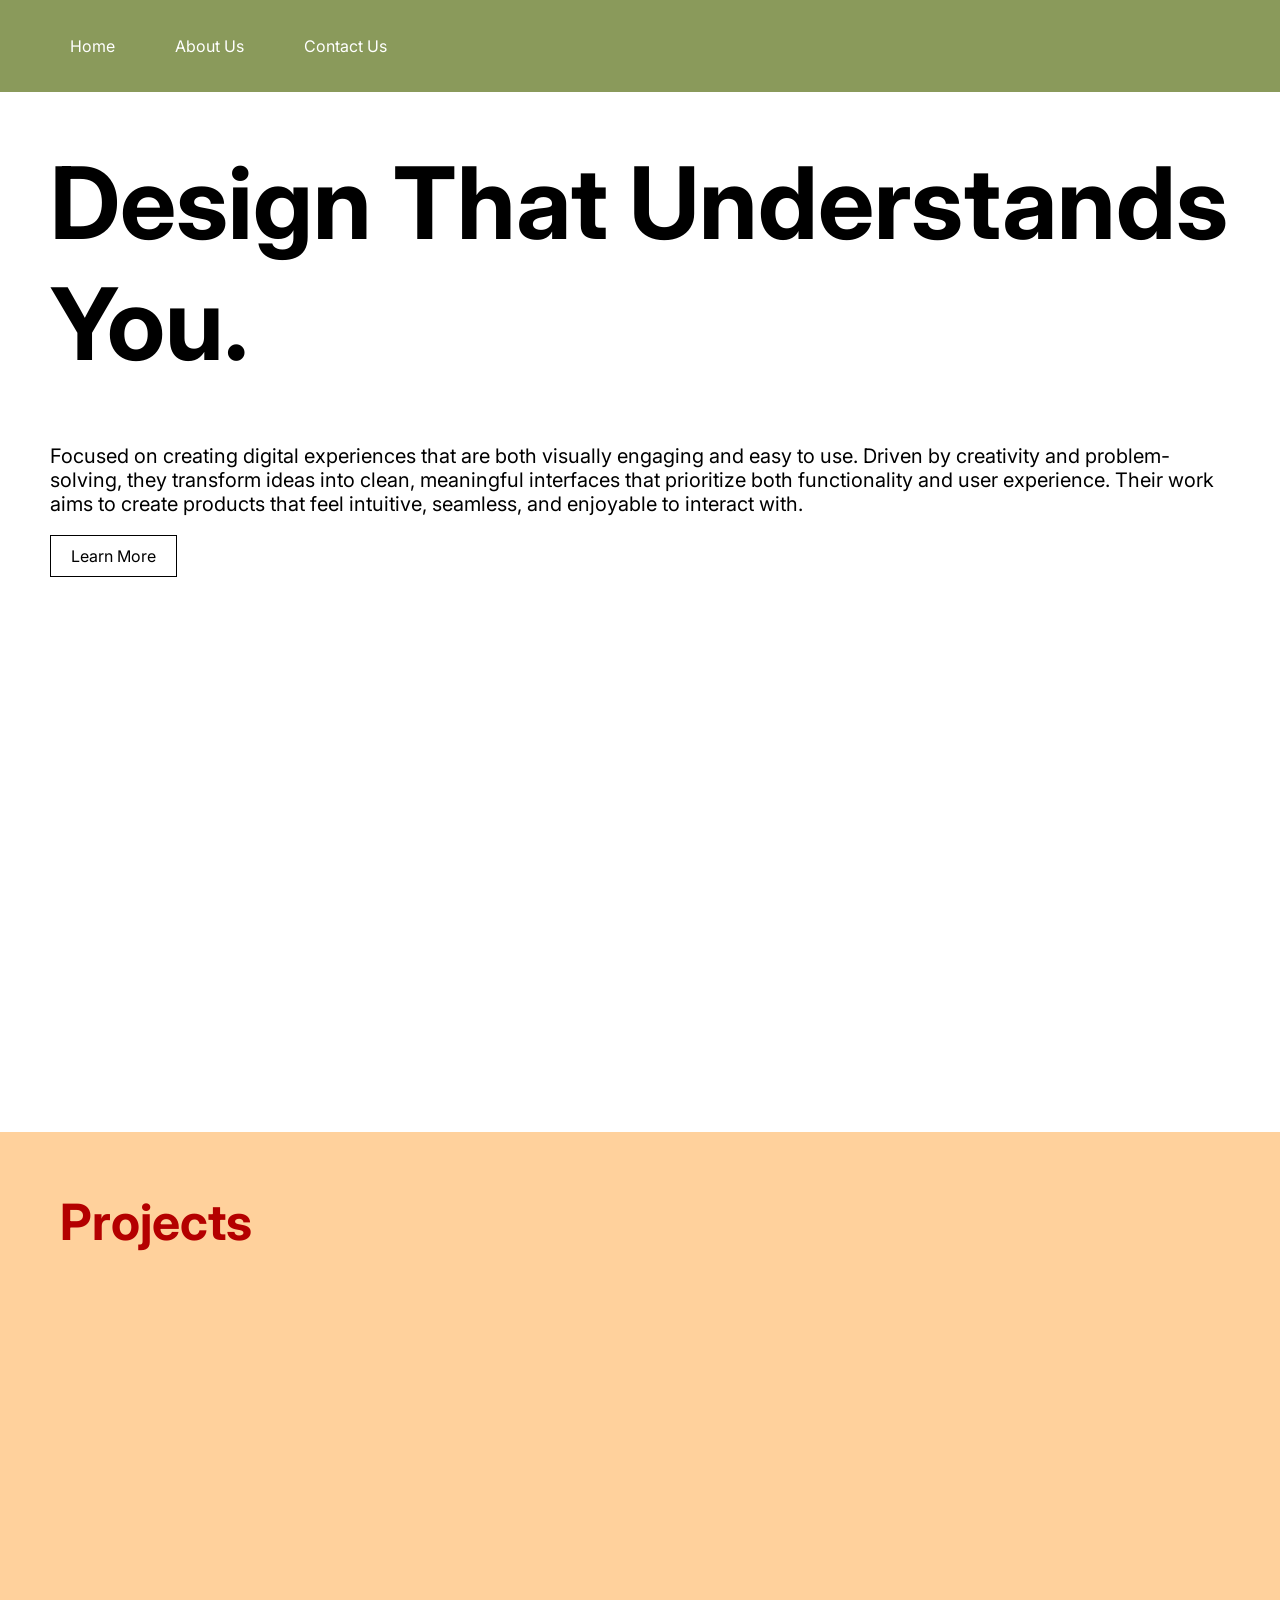
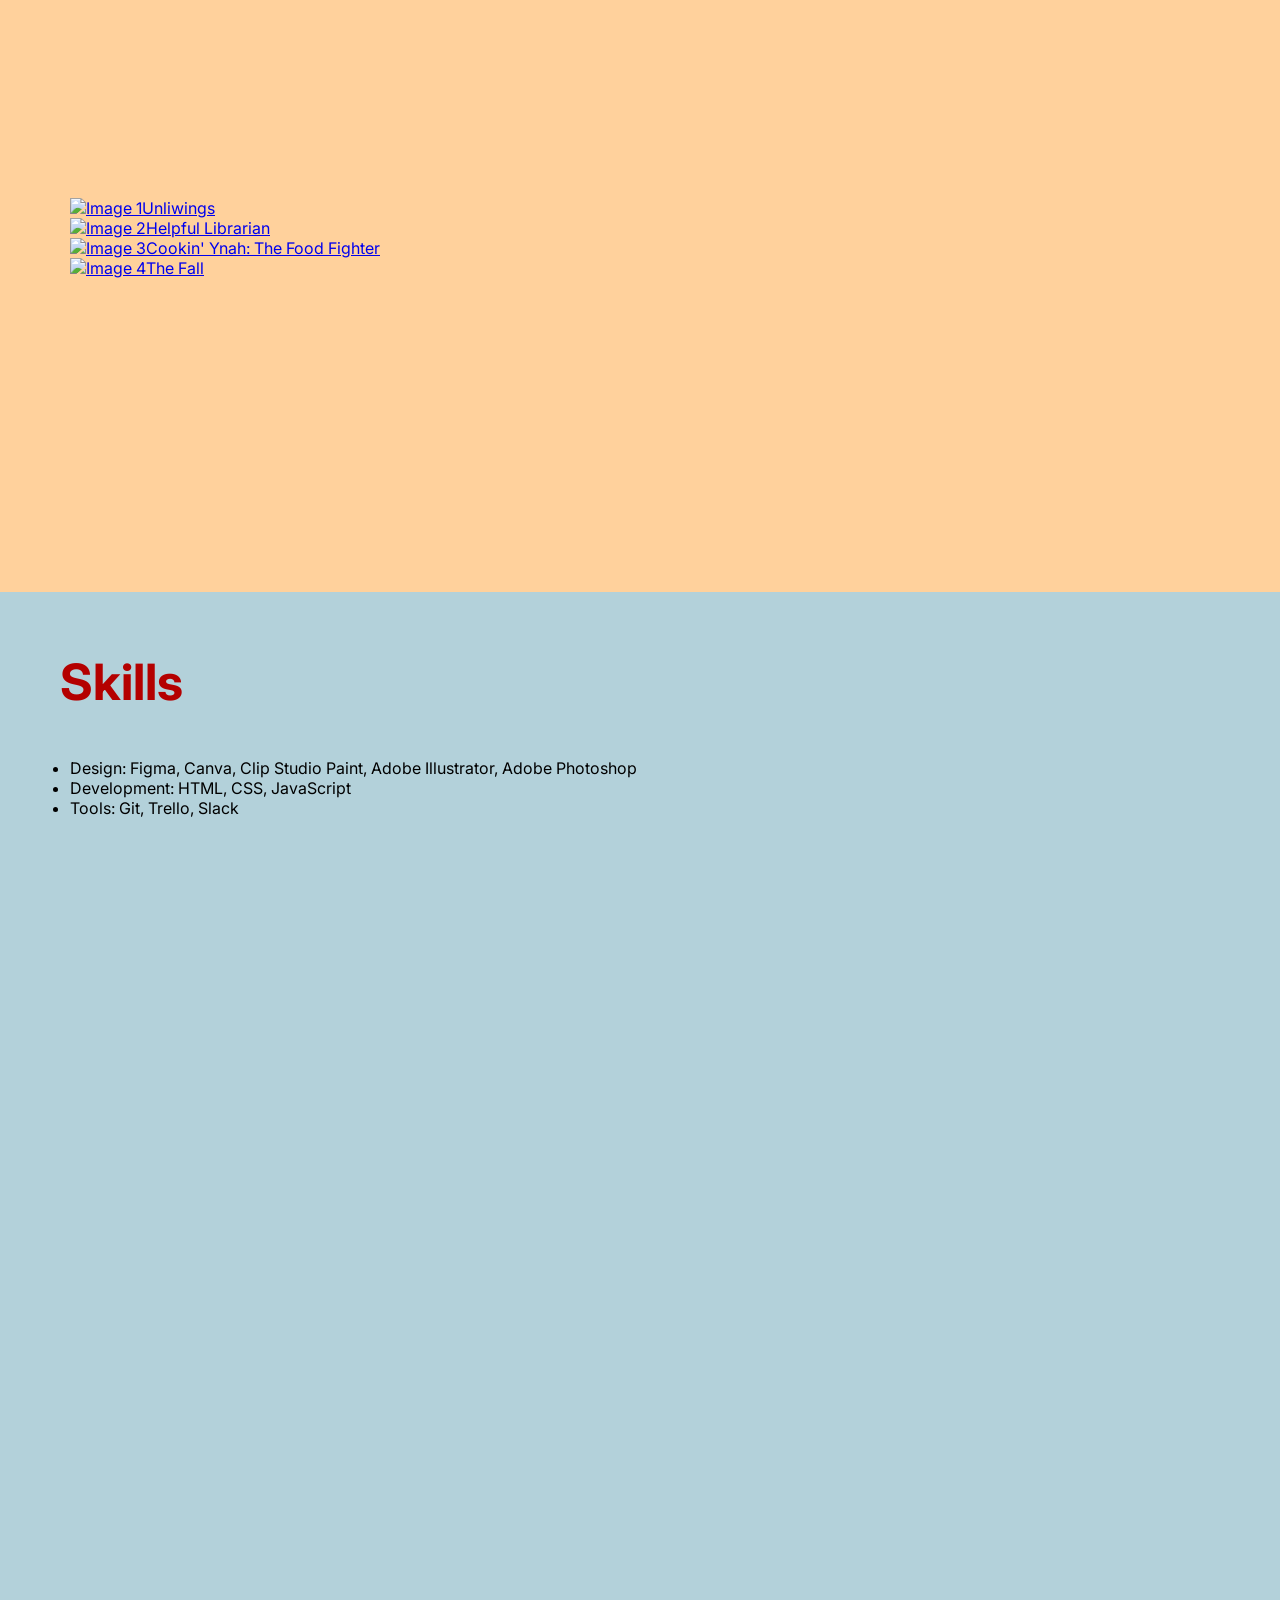
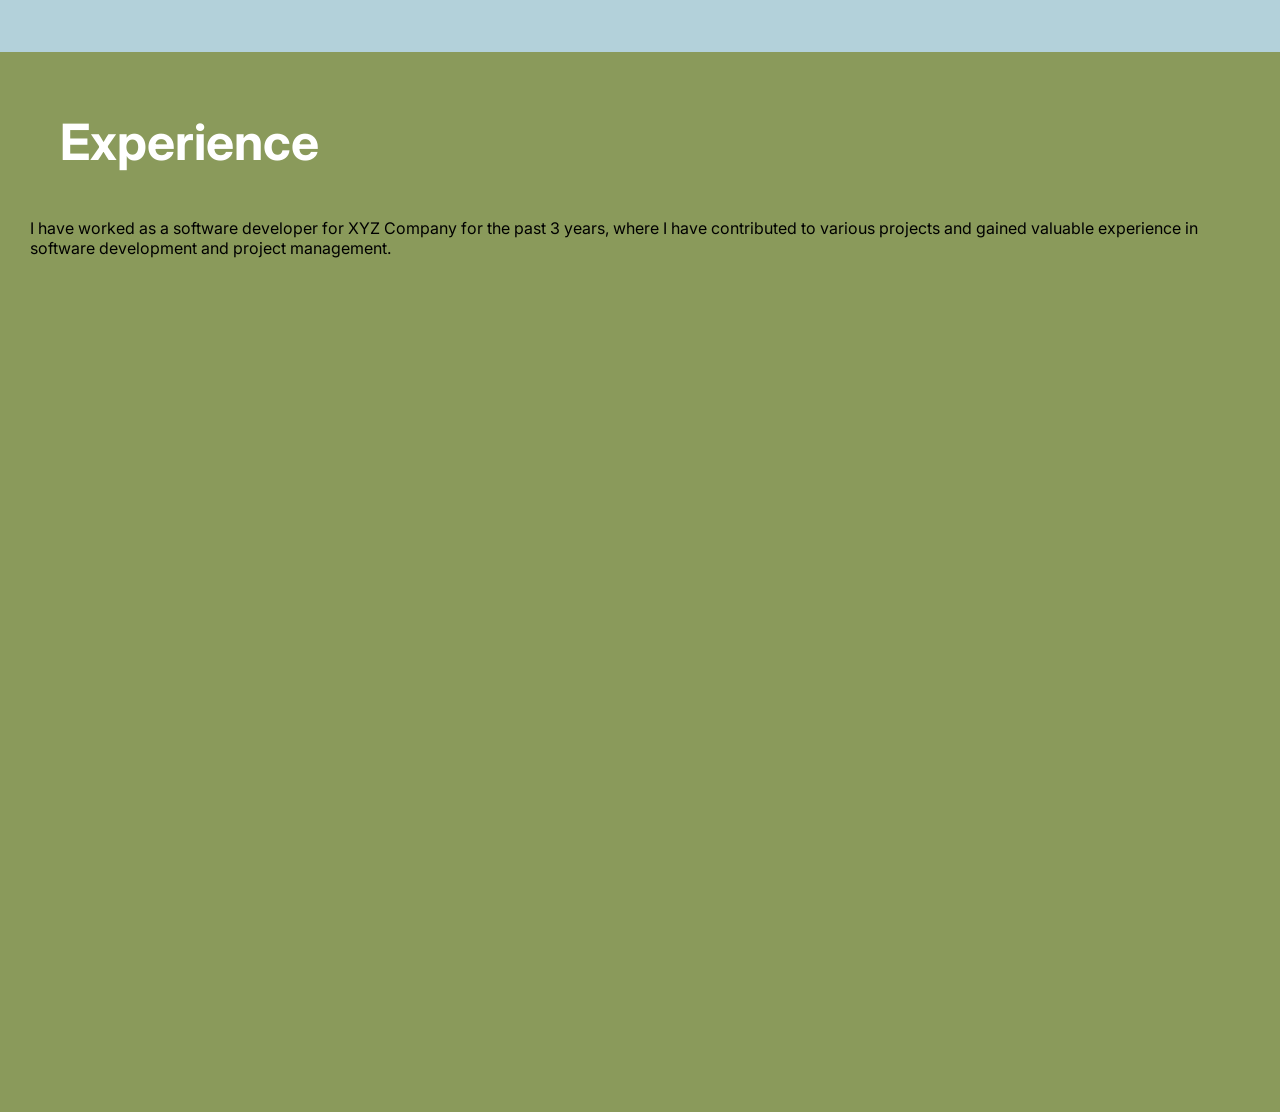
==== commit 7f4cd7c6: "-git push Update index added project pages" ====
--- a/index.html
+++ b/index.html
@@ -20,27 +20,41 @@
             <a href="about-us.html" class="btn btn-cta">Learn More</a>
         </div>
 
-
         <div id="projects">
             <h2 id="projects-title">Projects</h2>
         <nav id="projectnav">
             <ul id="projectnav-container">
-            <li><b class="project-item" href="project1.html">Unliwings</b></li>
-            <li><b class="project-item" href="project2.html">Helpful Librarian</b></li>
-            <li><b class="project-item" href="project3.html">Cookin' Ynah: The Food Fighter</b></li>
-            <li><b class="project-item" href="project4.html">The Fall</b></li>         </ul>       
-         </nav>
+            
+            <div class="grid">
+             <!-- Repeat this button 16 times -->
+           <li><a href="project1.html" class="pic-btn" target="_self">
+               <img src="https://picsum.photos/200?1" alt="Image 1">Unliwings
+           </a></li>
+
+           <li><a href="project2.html" class="pic-btn" target="_self">
+               <img src="https://picsum.photos/200?2" alt="Image 2">Helpful Librarian
+           </a></li>
+
+           <li><a href="project3.html" class="pic-btn" target="_self">
+               <img src="https://picsum.photos/200?3" alt="Image 3">Cookin' Ynah: The Food Fighter
+           </a></li>    
+
+           <li><a href="project4.html" class="pic-btn" target="_self">
+               <img src="https://picsum.photos/200?4" alt="Image 4">The Fall
+           </a></li>
+         </ul>       
+        </nav>
         </div>
 
         <div id="Skillsets">
         <h2 id="Skillsets-title">Skills</h2>
         <ul>
-            <li>Design: Figma, Adobe illustrator, Adobe Photoshop</li>
-            <li>Development: HTML, CSS</li>
-            <li>Tools: Git</li>
+            <li>Design: Figma, Canva, Clip Studio Paint, Adobe Illustrator, Adobe Photoshop</li>
+            <li>Development: HTML, CSS, JavaScript</li>
+            <li>Tools: Git, Trello, Slack</li>
         </ul>
+        
         </div>
-        
         <div id="Experience">
         <h2 id="Experience-title">Experience</h2>
             <p>I have worked as a software developer for XYZ Company for the past 3 years, where I have contributed to various projects and gained valuable experience in software development and project management.</p>
@@ -48,3 +62,4 @@
 
     </body>
 </html>
+
